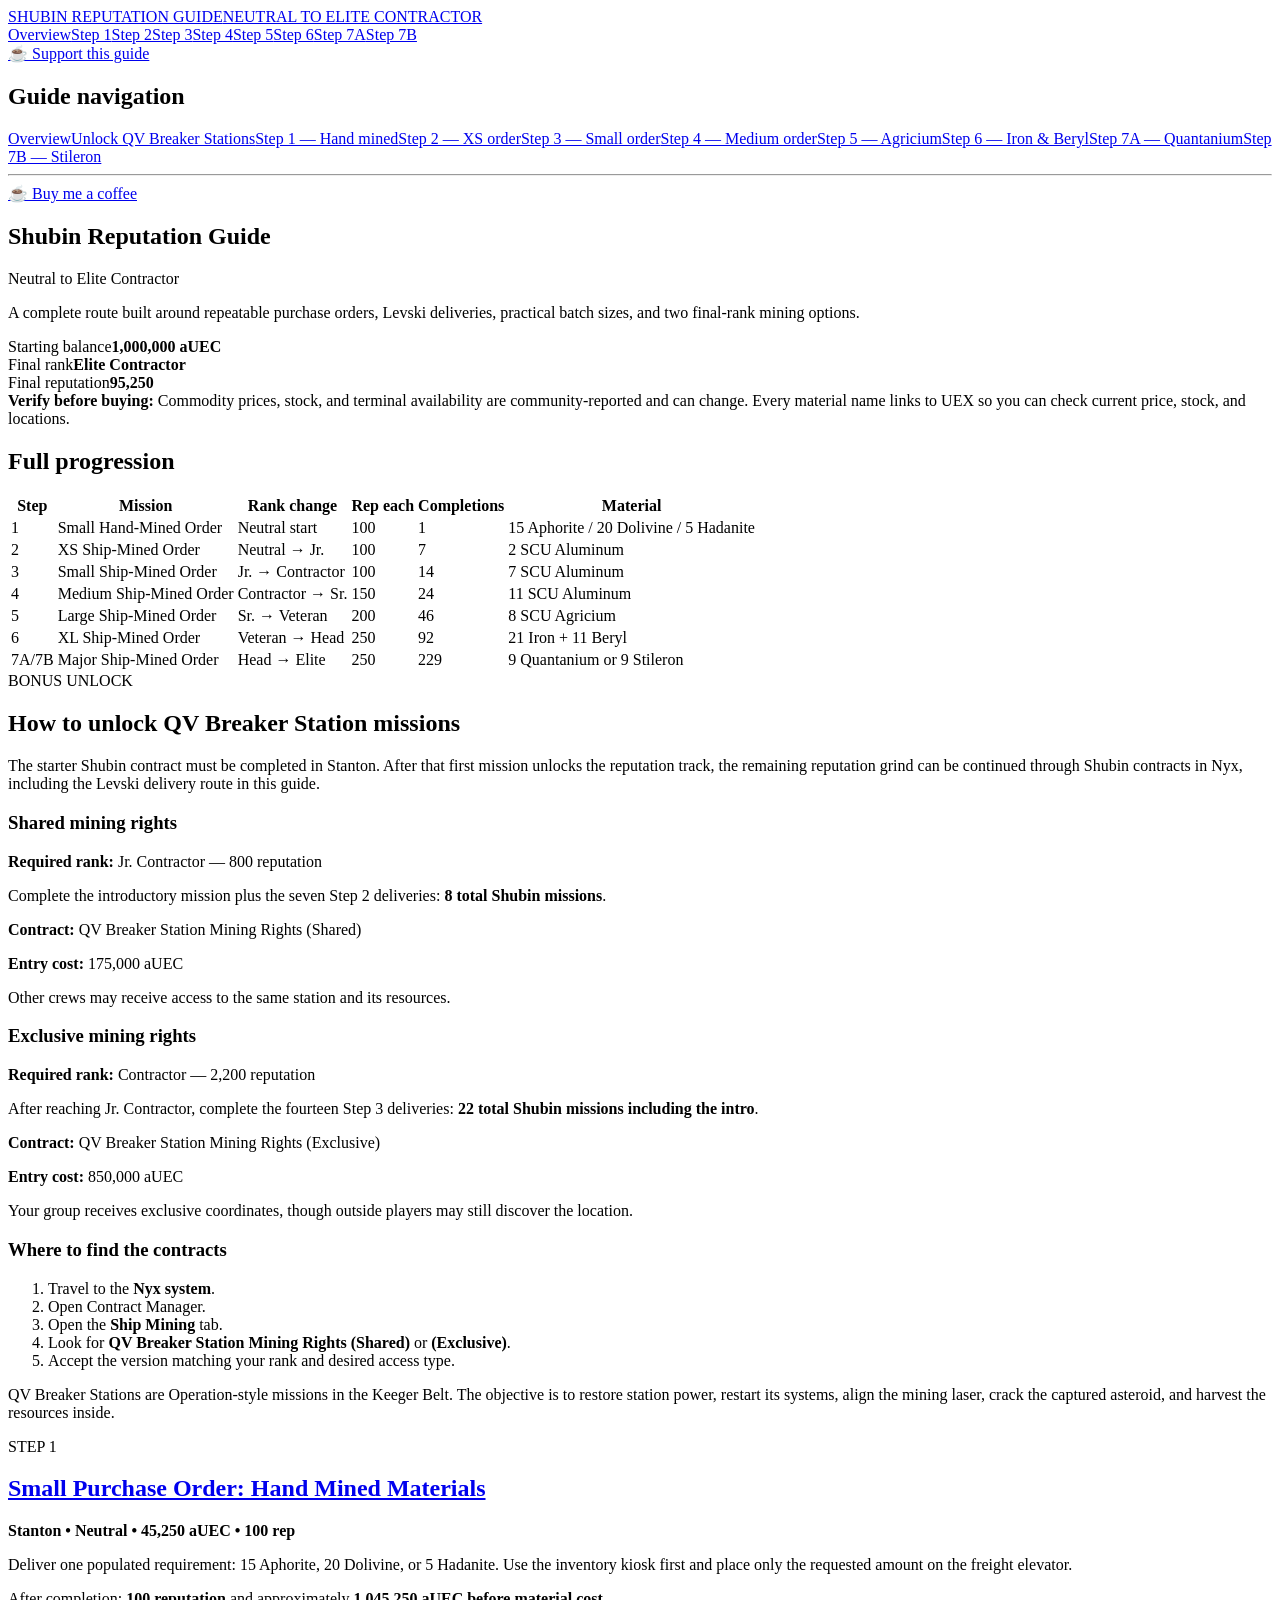
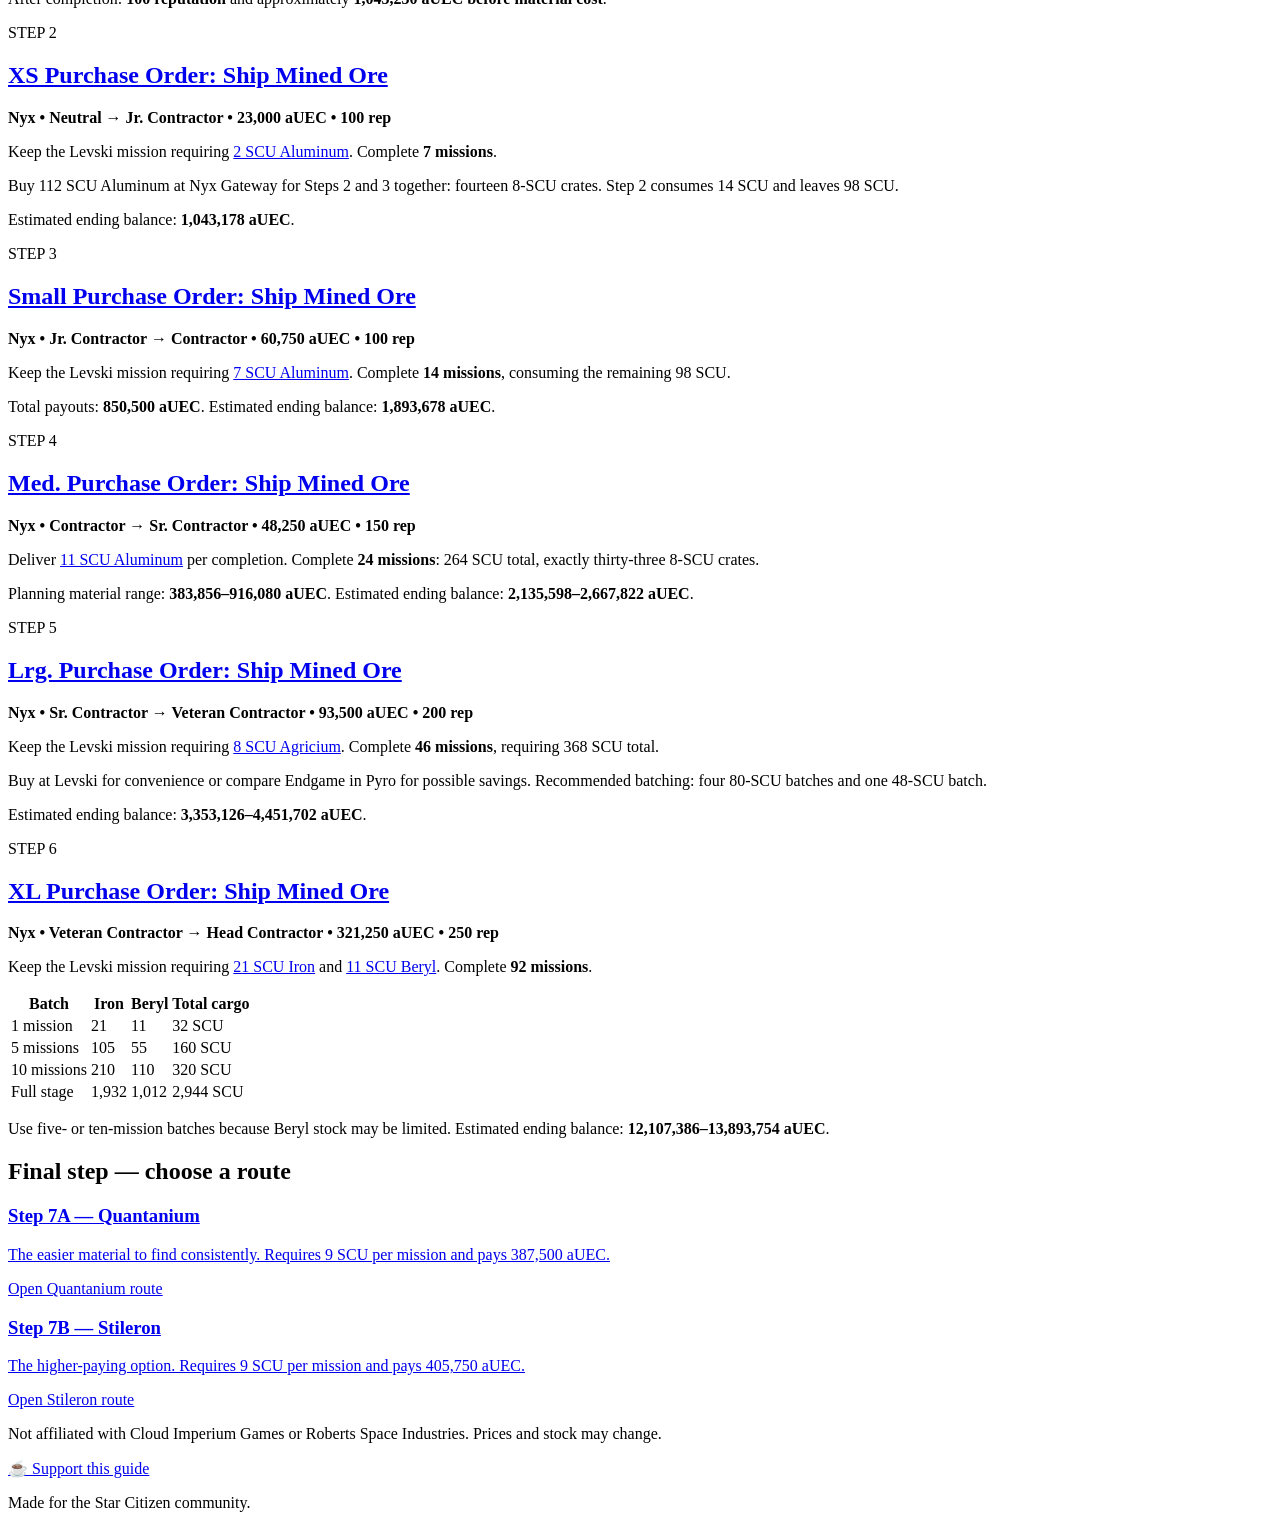
==== index.html @ 47287bfb "Add standalone Shubin reputation guide" ====
<!doctype html><html lang="en"><head><meta charset="utf-8"><meta name="viewport" content="width=device-width,initial-scale=1"><meta name="description" content="A step-by-step Star Citizen guide to reach Elite Contractor reputation with Shubin Interstellar."><title>Shubin Reputation Guide — Neutral to Elite</title><link rel="stylesheet" href="styles.css"><script defer src="app.js"></script></head><body><header class="site-header"><div class="header-inner"><a class="brand" href="index.html">SHUBIN REPUTATION GUIDE<span>NEUTRAL TO ELITE CONTRACTOR</span></a><nav class="top-nav" aria-label="Guide steps"><a data-page="index.html" href="#overview">Overview</a><a href="#step-1">Step 1</a><a href="#step-2">Step 2</a><a href="#step-3">Step 3</a><a href="#step-4">Step 4</a><a href="#step-5">Step 5</a><a href="#step-6">Step 6</a><a href="step-7-quantanium.html">Step 7A</a><a href="step-7-stileron.html">Step 7B</a></nav><a class="coffee" href="https://buymeacoffee.com/drizzlitt7" target="_blank">☕ Support this guide</a></div></header><div class="layout"><aside class="sidebar"><h2>Guide navigation</h2><a href="#overview">Overview</a><a href="#qv-unlock">Unlock QV Breaker Stations</a><a href="#step-1">Step 1 — Hand mined</a><a href="#step-2">Step 2 — XS order</a><a href="#step-3">Step 3 — Small order</a><a href="#step-4">Step 4 — Medium order</a><a href="#step-5">Step 5 — Agricium</a><a href="#step-6">Step 6 — Iron &amp; Beryl</a><a class="route-q" href="step-7-quantanium.html">Step 7A — Quantanium</a><a class="route-s" href="step-7-stileron.html">Step 7B — Stileron</a><hr><a class="coffee" href="https://buymeacoffee.com/drizzlitt7" target="_blank">☕ Buy me a coffee</a></aside><main class="content"><section class="hero" id="overview"><h1>Shubin Reputation Guide</h1><div class="subtitle">Neutral to Elite Contractor</div><p>A complete route built around repeatable purchase orders, Levski deliveries, practical batch sizes, and two final-rank mining options.</p><div class="metric-row"><div class="metric">Starting balance<strong>1,000,000 aUEC</strong></div><div class="metric">Final rank<strong>Elite Contractor</strong></div><div class="metric">Final reputation<strong>95,250</strong></div></div></section><section class="notice"><strong>Verify before buying:</strong> Commodity prices, stock, and terminal availability are community-reported and can change. Every material name links to UEX so you can check current price, stock, and locations.</section><section class="card"><h2>Full progression</h2><div class="table-wrap"><table><thead><tr><th>Step</th><th>Mission</th><th>Rank change</th><th>Rep each</th><th>Completions</th><th>Material</th></tr></thead><tbody><tr><td>1</td><td>Small Hand-Mined Order</td><td>Neutral start</td><td>100</td><td>1</td><td>15 Aphorite / 20 Dolivine / 5 Hadanite</td></tr><tr><td>2</td><td>XS Ship-Mined Order</td><td>Neutral → Jr.</td><td>100</td><td>7</td><td>2 SCU Aluminum</td></tr><tr><td>3</td><td>Small Ship-Mined Order</td><td>Jr. → Contractor</td><td>100</td><td>14</td><td>7 SCU Aluminum</td></tr><tr><td>4</td><td>Medium Ship-Mined Order</td><td>Contractor → Sr.</td><td>150</td><td>24</td><td>11 SCU Aluminum</td></tr><tr><td>5</td><td>Large Ship-Mined Order</td><td>Sr. → Veteran</td><td>200</td><td>46</td><td>8 SCU Agricium</td></tr><tr><td>6</td><td>XL Ship-Mined Order</td><td>Veteran → Head</td><td>250</td><td>92</td><td>21 Iron + 11 Beryl</td></tr><tr><td>7A/7B</td><td>Major Ship-Mined Order</td><td>Head → Elite</td><td>250</td><td>229</td><td>9 Quantanium or 9 Stileron</td></tr></tbody></table></div></section><section class="card" id="qv-unlock"><span class="tag">BONUS UNLOCK</span><h2>How to unlock QV Breaker Station missions</h2><p>The starter Shubin contract must be completed in Stanton. After that first mission unlocks the reputation track, the remaining reputation grind can be continued through Shubin contracts in Nyx, including the Levski delivery route in this guide.</p><div class="grid"><div class="route-card"><h3>Shared mining rights</h3><p><strong>Required rank:</strong> Jr. Contractor — 800 reputation</p><p>Complete the introductory mission plus the seven Step 2 deliveries: <strong>8 total Shubin missions</strong>.</p><p><strong>Contract:</strong> QV Breaker Station Mining Rights (Shared)</p><p><strong>Entry cost:</strong> 175,000 aUEC</p><p>Other crews may receive access to the same station and its resources.</p></div><div class="route-card"><h3>Exclusive mining rights</h3><p><strong>Required rank:</strong> Contractor — 2,200 reputation</p><p>After reaching Jr. Contractor, complete the fourteen Step 3 deliveries: <strong>22 total Shubin missions including the intro</strong>.</p><p><strong>Contract:</strong> QV Breaker Station Mining Rights (Exclusive)</p><p><strong>Entry cost:</strong> 850,000 aUEC</p><p>Your group receives exclusive coordinates, though outside players may still discover the location.</p></div></div><h3>Where to find the contracts</h3><ol class="checklist"><li>Travel to the <strong>Nyx system</strong>.</li><li>Open Contract Manager.</li><li>Open the <strong>Ship Mining</strong> tab.</li><li>Look for <strong>QV Breaker Station Mining Rights (Shared)</strong> or <strong>(Exclusive)</strong>.</li><li>Accept the version matching your rank and desired access type.</li></ol><p class="small">QV Breaker Stations are Operation-style missions in the Keeger Belt. The objective is to restore station power, restart its systems, align the mining laser, crack the captured asteroid, and harvest the resources inside.</p></section><section class="card" id="step-1"><span class="tag">STEP 1</span><h2><a href="https://scmdb.net/?m=1l5qlk" target="_blank">Small Purchase Order: Hand Mined Materials</a></h2><p><strong>Stanton • Neutral • 45,250 aUEC • 100 rep</strong></p><p>Deliver one populated requirement: 15 Aphorite, 20 Dolivine, or 5 Hadanite. Use the inventory kiosk first and place only the requested amount on the freight elevator.</p><p>After completion: <strong>100 reputation</strong> and approximately <strong>1,045,250 aUEC before material cost</strong>.</p></section><section class="card" id="step-2"><span class="tag">STEP 2</span><h2><a href="https://scmdb.net/?m=12xo1dr" target="_blank">XS Purchase Order: Ship Mined Ore</a></h2><p><strong>Nyx • Neutral → Jr. Contractor • 23,000 aUEC • 100 rep</strong></p><p>Keep the Levski mission requiring <a class="material" href="https://uexcorp.space/commodities/info/name/aluminum" target="_blank">2 SCU Aluminum</a>. Complete <strong>7 missions</strong>.</p><p>Buy 112 SCU Aluminum at Nyx Gateway for Steps 2 and 3 together: fourteen 8-SCU crates. Step 2 consumes 14 SCU and leaves 98 SCU.</p><p>Estimated ending balance: <strong>1,043,178 aUEC</strong>.</p></section><section class="card" id="step-3"><span class="tag">STEP 3</span><h2><a href="https://scmdb.net/?m=teh8nf" target="_blank">Small Purchase Order: Ship Mined Ore</a></h2><p><strong>Nyx • Jr. Contractor → Contractor • 60,750 aUEC • 100 rep</strong></p><p>Keep the Levski mission requiring <a class="material" href="https://uexcorp.space/commodities/info/name/aluminum" target="_blank">7 SCU Aluminum</a>. Complete <strong>14 missions</strong>, consuming the remaining 98 SCU.</p><p>Total payouts: <strong>850,500 aUEC</strong>. Estimated ending balance: <strong>1,893,678 aUEC</strong>.</p></section><section class="card" id="step-4"><span class="tag">STEP 4</span><h2><a href="https://scmdb.net/?m=1tf12hh" target="_blank">Med. Purchase Order: Ship Mined Ore</a></h2><p><strong>Nyx • Contractor → Sr. Contractor • 48,250 aUEC • 150 rep</strong></p><p>Deliver <a class="material" href="https://uexcorp.space/commodities/info/name/aluminum" target="_blank">11 SCU Aluminum</a> per completion. Complete <strong>24 missions</strong>: 264 SCU total, exactly thirty-three 8-SCU crates.</p><p>Planning material range: <strong>383,856–916,080 aUEC</strong>. Estimated ending balance: <strong>2,135,598–2,667,822 aUEC</strong>.</p></section><section class="card" id="step-5"><span class="tag">STEP 5</span><h2><a href="https://scmdb.net/?m=78up4l" target="_blank">Lrg. Purchase Order: Ship Mined Ore</a></h2><p><strong>Nyx • Sr. Contractor → Veteran Contractor • 93,500 aUEC • 200 rep</strong></p><p>Keep the Levski mission requiring <a class="material" href="https://uexcorp.space/commodities/info/name/agricium" target="_blank">8 SCU Agricium</a>. Complete <strong>46 missions</strong>, requiring 368 SCU total.</p><p>Buy at Levski for convenience or compare Endgame in Pyro for possible savings. Recommended batching: four 80-SCU batches and one 48-SCU batch.</p><p>Estimated ending balance: <strong>3,353,126–4,451,702 aUEC</strong>.</p></section><section class="card" id="step-6"><span class="tag">STEP 6</span><h2><a href="https://scmdb.net/?m=z50nj8" target="_blank">XL Purchase Order: Ship Mined Ore</a></h2><p><strong>Nyx • Veteran Contractor → Head Contractor • 321,250 aUEC • 250 rep</strong></p><p>Keep the Levski mission requiring <a class="material" href="https://uexcorp.space/commodities/info/name/iron" target="_blank">21 SCU Iron</a> and <a class="material" href="https://uexcorp.space/commodities/info/name/beryl" target="_blank">11 SCU Beryl</a>. Complete <strong>92 missions</strong>.</p><div class="table-wrap"><table><thead><tr><th>Batch</th><th>Iron</th><th>Beryl</th><th>Total cargo</th></tr></thead><tbody><tr><td>1 mission</td><td>21</td><td>11</td><td>32 SCU</td></tr><tr><td>5 missions</td><td>105</td><td>55</td><td>160 SCU</td></tr><tr><td>10 missions</td><td>210</td><td>110</td><td>320 SCU</td></tr><tr><td>Full stage</td><td>1,932</td><td>1,012</td><td>2,944 SCU</td></tr></tbody></table></div><p>Use five- or ten-mission batches because Beryl stock may be limited. Estimated ending balance: <strong>12,107,386–13,893,754 aUEC</strong>.</p></section><section class="card"><h2>Final step — choose a route</h2><div class="grid"><div class="route-card"><a href="step-7-quantanium.html"><h3 class="route-q">Step 7A — Quantanium</h3><p>The easier material to find consistently. Requires 9 SCU per mission and pays 387,500 aUEC.</p><span class="button green">Open Quantanium route</span></a></div><div class="route-card"><a href="step-7-stileron.html"><h3 class="route-s">Step 7B — Stileron</h3><p>The higher-paying option. Requires 9 SCU per mission and pays 405,750 aUEC.</p><span class="button purple">Open Stileron route</span></a></div></div></section></main></div><footer class="footer"><p>Not affiliated with Cloud Imperium Games or Roberts Space Industries. Prices and stock may change.</p><a class="coffee" href="https://buymeacoffee.com/drizzlitt7" target="_blank">☕ Support this guide</a><p>Made for the Star Citizen community.</p></footer></body></html>
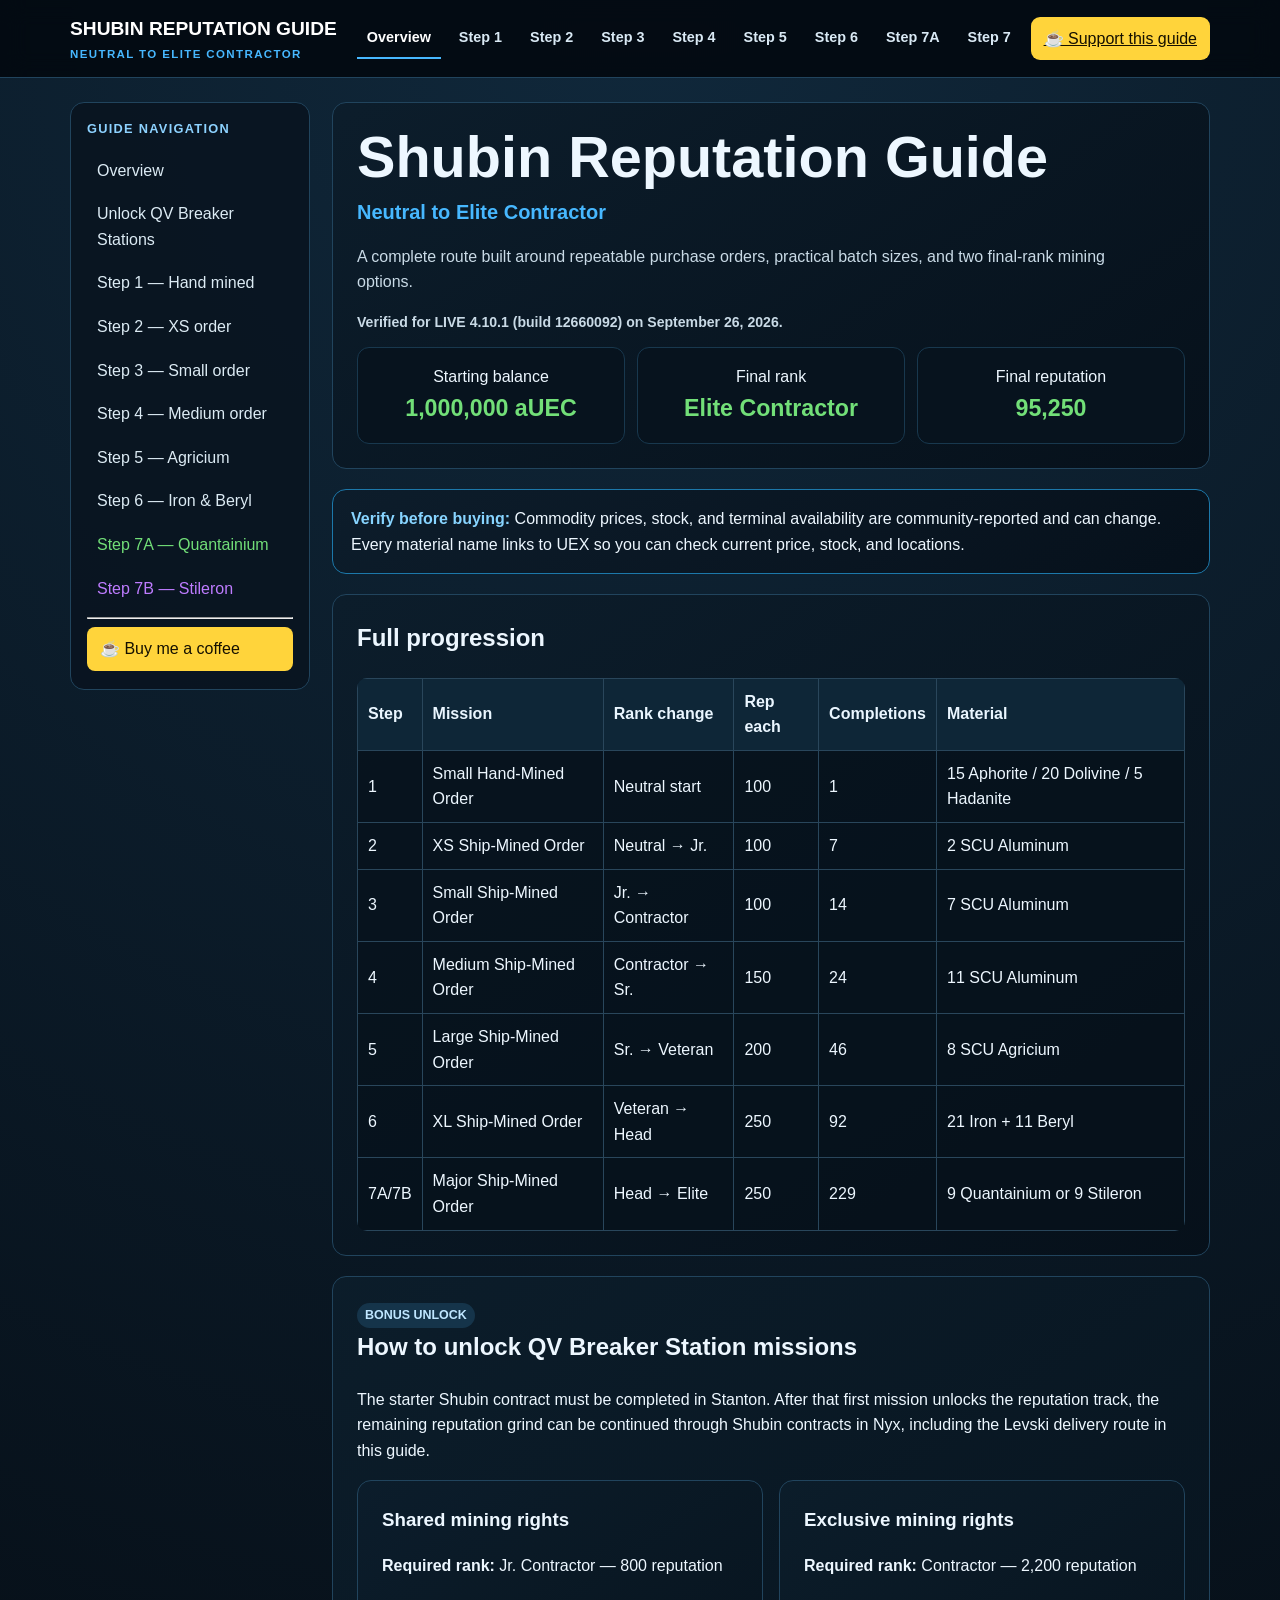
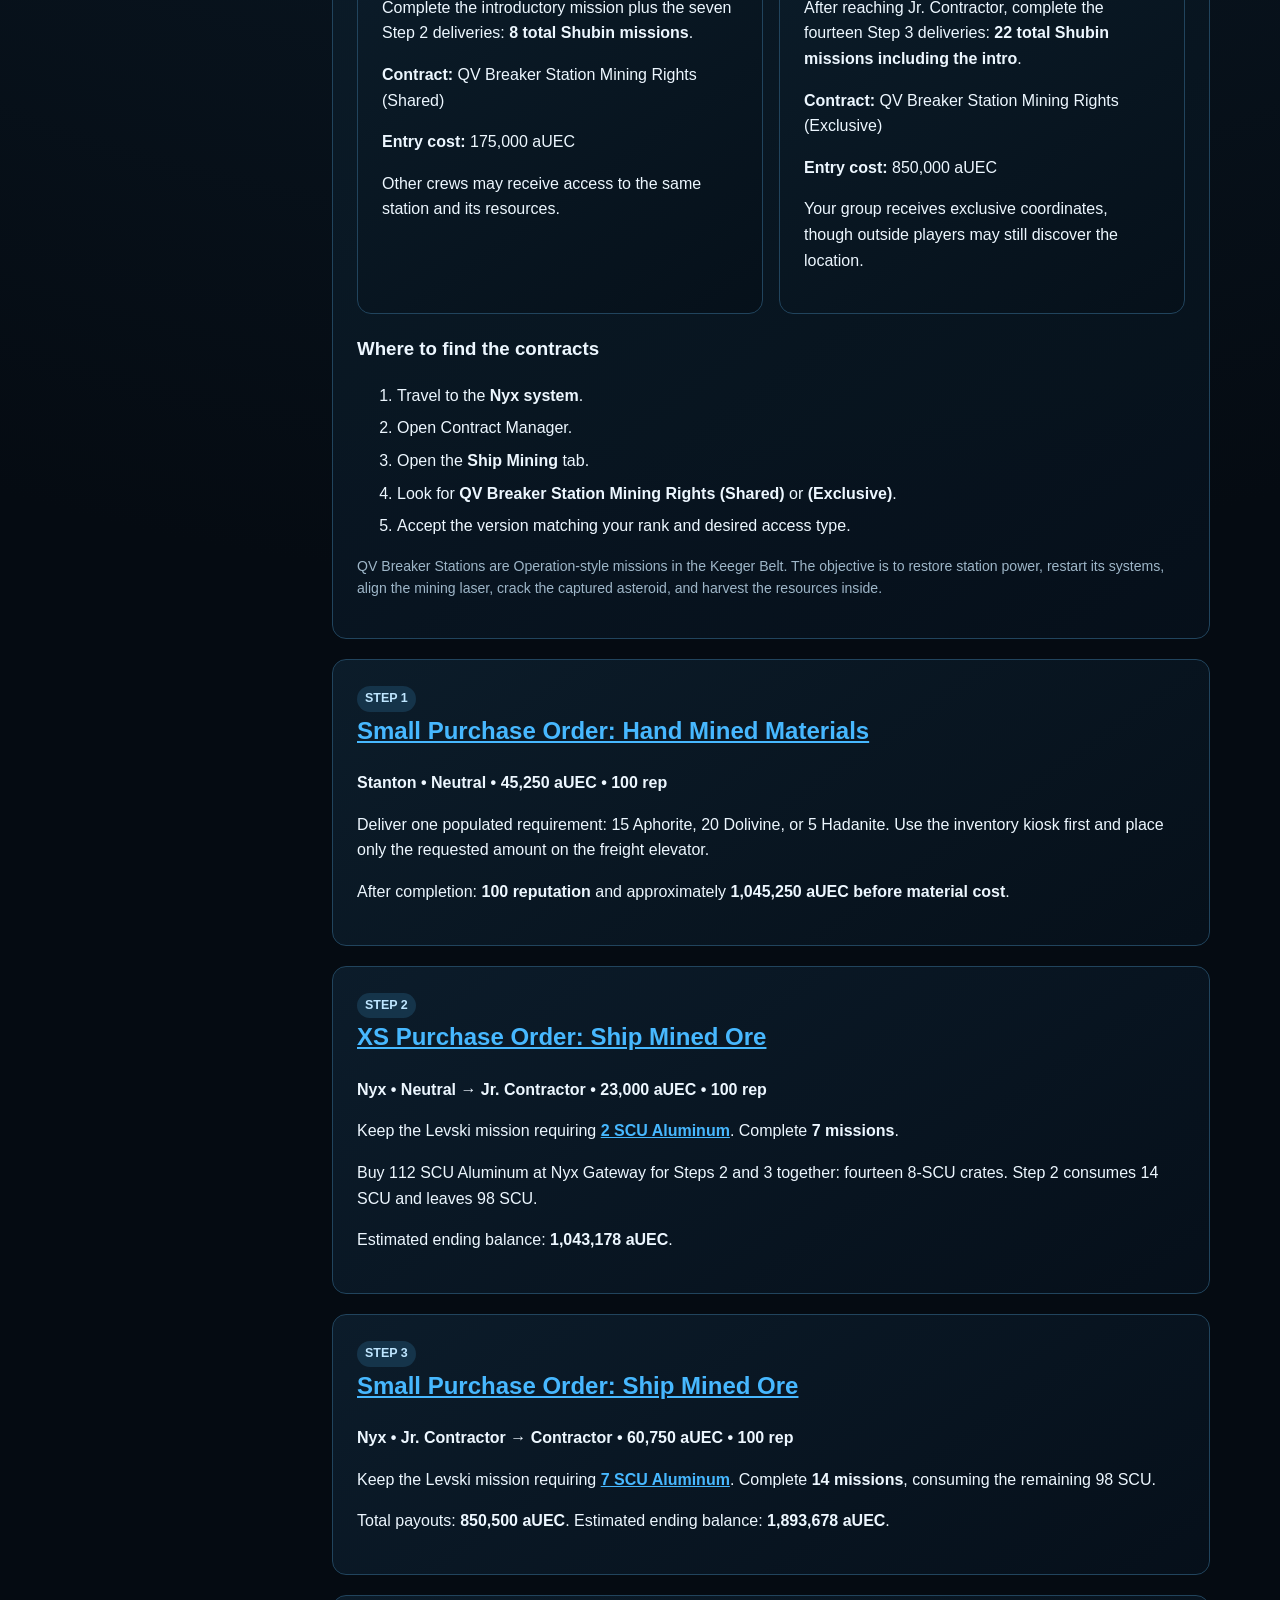
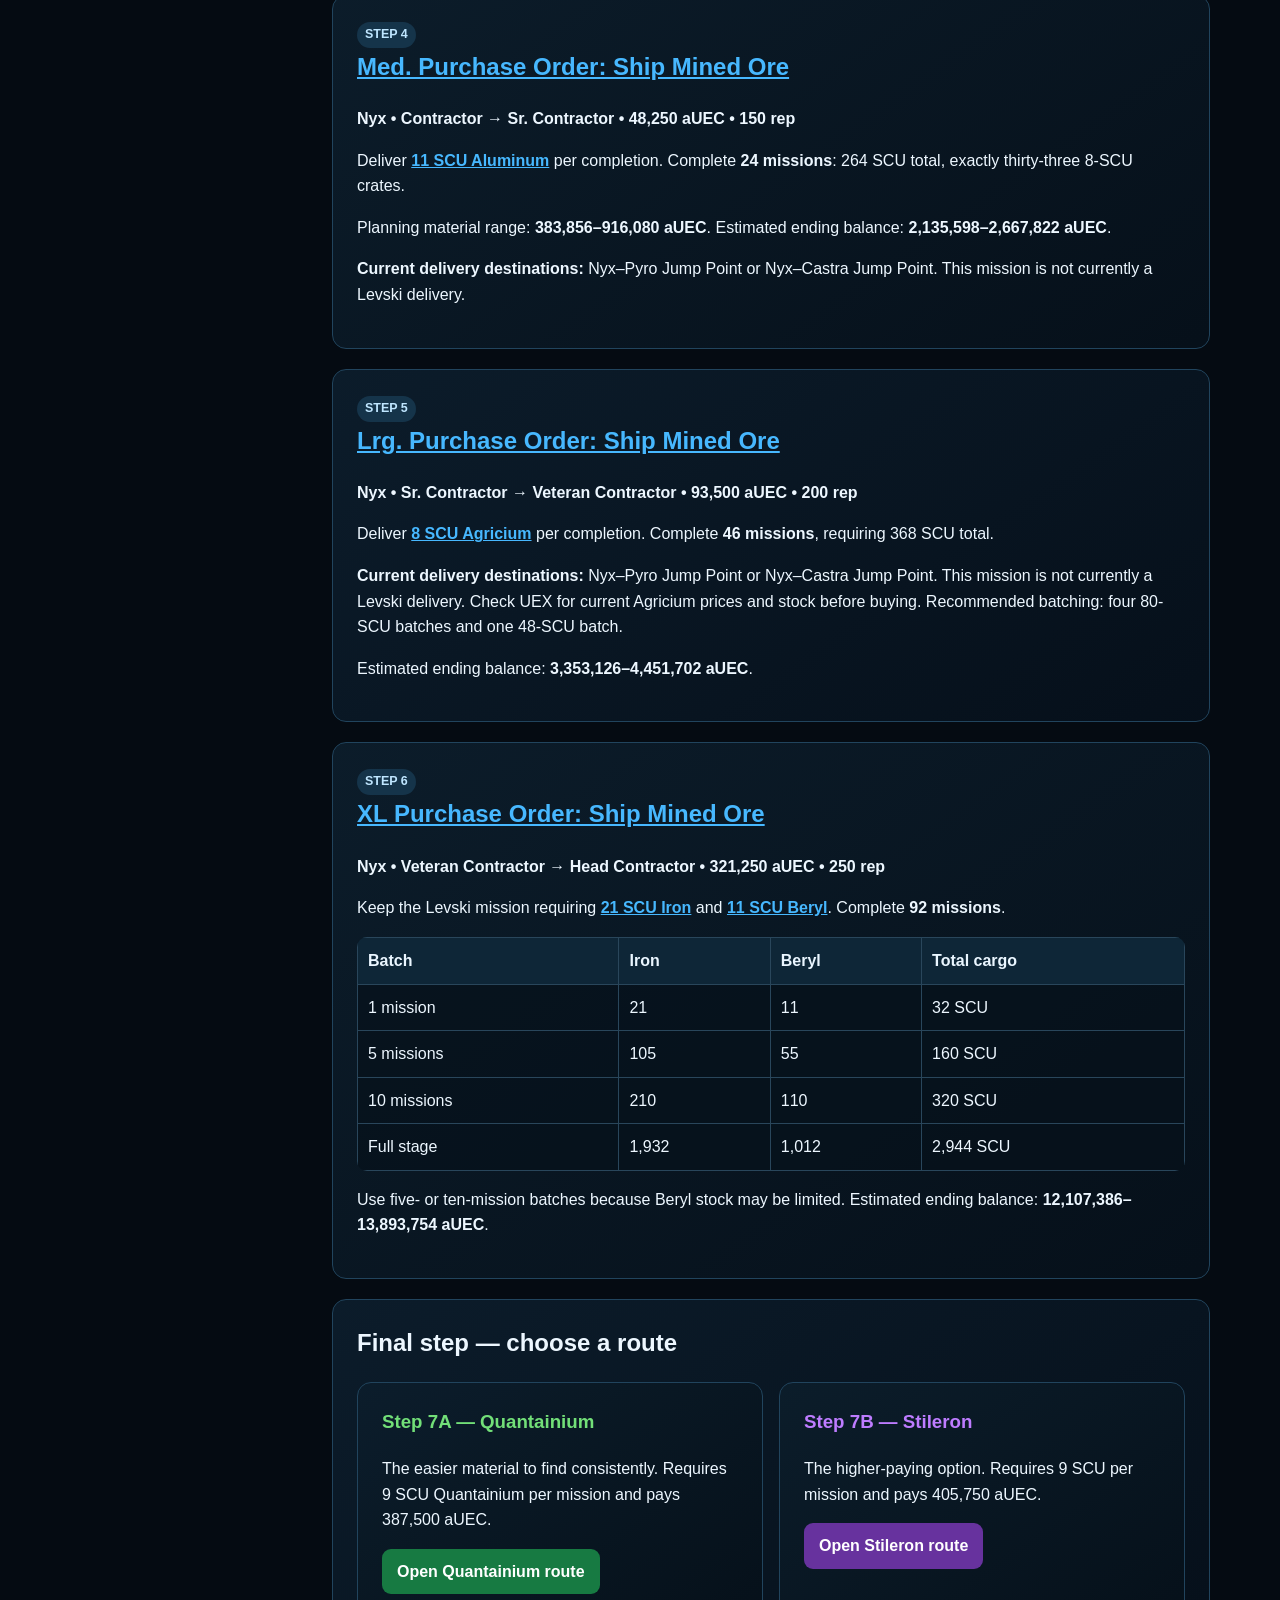
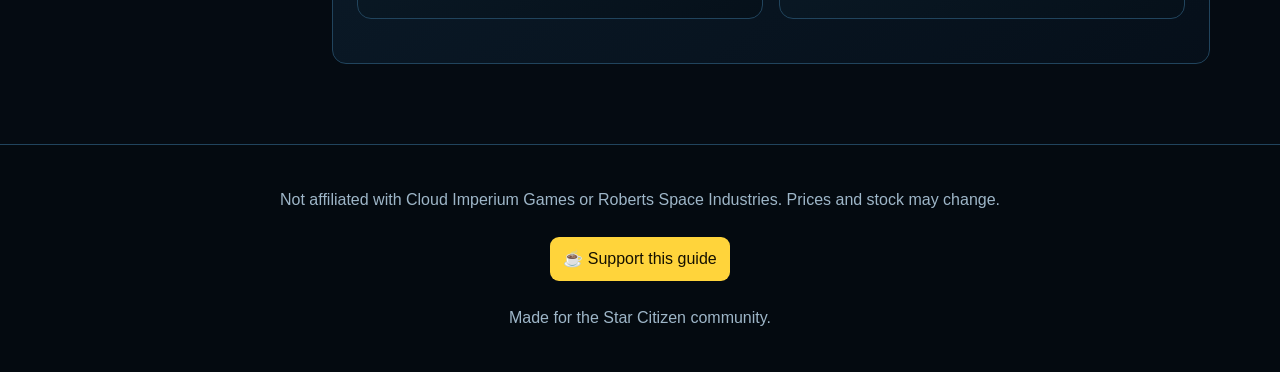
==== commit 86ea7172: "Update Shubin guide for LIVE 4.10.1" ====
--- a/index.html
+++ b/index.html
@@ -1 +1 @@
-<!doctype html><html lang="en"><head><meta charset="utf-8"><meta name="viewport" content="width=device-width,initial-scale=1"><meta name="description" content="A step-by-step Star Citizen guide to reach Elite Contractor reputation with Shubin Interstellar."><title>Shubin Reputation Guide — Neutral to Elite</title><link rel="stylesheet" href="styles.css"><script defer src="app.js"></script></head><body><header class="site-header"><div class="header-inner"><a class="brand" href="index.html">SHUBIN REPUTATION GUIDE<span>NEUTRAL TO ELITE CONTRACTOR</span></a><nav class="top-nav" aria-label="Guide steps"><a data-page="index.html" href="#overview">Overview</a><a href="#step-1">Step 1</a><a href="#step-2">Step 2</a><a href="#step-3">Step 3</a><a href="#step-4">Step 4</a><a href="#step-5">Step 5</a><a href="#step-6">Step 6</a><a href="step-7-quantanium.html">Step 7A</a><a href="step-7-stileron.html">Step 7B</a></nav><a class="coffee" href="https://buymeacoffee.com/drizzlitt7" target="_blank">☕ Support this guide</a></div></header><div class="layout"><aside class="sidebar"><h2>Guide navigation</h2><a href="#overview">Overview</a><a href="#qv-unlock">Unlock QV Breaker Stations</a><a href="#step-1">Step 1 — Hand mined</a><a href="#step-2">Step 2 — XS order</a><a href="#step-3">Step 3 — Small order</a><a href="#step-4">Step 4 — Medium order</a><a href="#step-5">Step 5 — Agricium</a><a href="#step-6">Step 6 — Iron &amp; Beryl</a><a class="route-q" href="step-7-quantanium.html">Step 7A — Quantanium</a><a class="route-s" href="step-7-stileron.html">Step 7B — Stileron</a><hr><a class="coffee" href="https://buymeacoffee.com/drizzlitt7" target="_blank">☕ Buy me a coffee</a></aside><main class="content"><section class="hero" id="overview"><h1>Shubin Reputation Guide</h1><div class="subtitle">Neutral to Elite Contractor</div><p>A complete route built around repeatable purchase orders, Levski deliveries, practical batch sizes, and two final-rank mining options.</p><div class="metric-row"><div class="metric">Starting balance<strong>1,000,000 aUEC</strong></div><div class="metric">Final rank<strong>Elite Contractor</strong></div><div class="metric">Final reputation<strong>95,250</strong></div></div></section><section class="notice"><strong>Verify before buying:</strong> Commodity prices, stock, and terminal availability are community-reported and can change. Every material name links to UEX so you can check current price, stock, and locations.</section><section class="card"><h2>Full progression</h2><div class="table-wrap"><table><thead><tr><th>Step</th><th>Mission</th><th>Rank change</th><th>Rep each</th><th>Completions</th><th>Material</th></tr></thead><tbody><tr><td>1</td><td>Small Hand-Mined Order</td><td>Neutral start</td><td>100</td><td>1</td><td>15 Aphorite / 20 Dolivine / 5 Hadanite</td></tr><tr><td>2</td><td>XS Ship-Mined Order</td><td>Neutral → Jr.</td><td>100</td><td>7</td><td>2 SCU Aluminum</td></tr><tr><td>3</td><td>Small Ship-Mined Order</td><td>Jr. → Contractor</td><td>100</td><td>14</td><td>7 SCU Aluminum</td></tr><tr><td>4</td><td>Medium Ship-Mined Order</td><td>Contractor → Sr.</td><td>150</td><td>24</td><td>11 SCU Aluminum</td></tr><tr><td>5</td><td>Large Ship-Mined Order</td><td>Sr. → Veteran</td><td>200</td><td>46</td><td>8 SCU Agricium</td></tr><tr><td>6</td><td>XL Ship-Mined Order</td><td>Veteran → Head</td><td>250</td><td>92</td><td>21 Iron + 11 Beryl</td></tr><tr><td>7A/7B</td><td>Major Ship-Mined Order</td><td>Head → Elite</td><td>250</td><td>229</td><td>9 Quantanium or 9 Stileron</td></tr></tbody></table></div></section><section class="card" id="qv-unlock"><span class="tag">BONUS UNLOCK</span><h2>How to unlock QV Breaker Station missions</h2><p>The starter Shubin contract must be completed in Stanton. After that first mission unlocks the reputation track, the remaining reputation grind can be continued through Shubin contracts in Nyx, including the Levski delivery route in this guide.</p><div class="grid"><div class="route-card"><h3>Shared mining rights</h3><p><strong>Required rank:</strong> Jr. Contractor — 800 reputation</p><p>Complete the introductory mission plus the seven Step 2 deliveries: <strong>8 total Shubin missions</strong>.</p><p><strong>Contract:</strong> QV Breaker Station Mining Rights (Shared)</p><p><strong>Entry cost:</strong> 175,000 aUEC</p><p>Other crews may receive access to the same station and its resources.</p></div><div class="route-card"><h3>Exclusive mining rights</h3><p><strong>Required rank:</strong> Contractor — 2,200 reputation</p><p>After reaching Jr. Contractor, complete the fourteen Step 3 deliveries: <strong>22 total Shubin missions including the intro</strong>.</p><p><strong>Contract:</strong> QV Breaker Station Mining Rights (Exclusive)</p><p><strong>Entry cost:</strong> 850,000 aUEC</p><p>Your group receives exclusive coordinates, though outside players may still discover the location.</p></div></div><h3>Where to find the contracts</h3><ol class="checklist"><li>Travel to the <strong>Nyx system</strong>.</li><li>Open Contract Manager.</li><li>Open the <strong>Ship Mining</strong> tab.</li><li>Look for <strong>QV Breaker Station Mining Rights (Shared)</strong> or <strong>(Exclusive)</strong>.</li><li>Accept the version matching your rank and desired access type.</li></ol><p class="small">QV Breaker Stations are Operation-style missions in the Keeger Belt. The objective is to restore station power, restart its systems, align the mining laser, crack the captured asteroid, and harvest the resources inside.</p></section><section class="card" id="step-1"><span class="tag">STEP 1</span><h2><a href="https://scmdb.net/?m=1l5qlk" target="_blank">Small Purchase Order: Hand Mined Materials</a></h2><p><strong>Stanton • Neutral • 45,250 aUEC • 100 rep</strong></p><p>Deliver one populated requirement: 15 Aphorite, 20 Dolivine, or 5 Hadanite. Use the inventory kiosk first and place only the requested amount on the freight elevator.</p><p>After completion: <strong>100 reputation</strong> and approximately <strong>1,045,250 aUEC before material cost</strong>.</p></section><section class="card" id="step-2"><span class="tag">STEP 2</span><h2><a href="https://scmdb.net/?m=12xo1dr" target="_blank">XS Purchase Order: Ship Mined Ore</a></h2><p><strong>Nyx • Neutral → Jr. Contractor • 23,000 aUEC • 100 rep</strong></p><p>Keep the Levski mission requiring <a class="material" href="https://uexcorp.space/commodities/info/name/aluminum" target="_blank">2 SCU Aluminum</a>. Complete <strong>7 missions</strong>.</p><p>Buy 112 SCU Aluminum at Nyx Gateway for Steps 2 and 3 together: fourteen 8-SCU crates. Step 2 consumes 14 SCU and leaves 98 SCU.</p><p>Estimated ending balance: <strong>1,043,178 aUEC</strong>.</p></section><section class="card" id="step-3"><span class="tag">STEP 3</span><h2><a href="https://scmdb.net/?m=teh8nf" target="_blank">Small Purchase Order: Ship Mined Ore</a></h2><p><strong>Nyx • Jr. Contractor → Contractor • 60,750 aUEC • 100 rep</strong></p><p>Keep the Levski mission requiring <a class="material" href="https://uexcorp.space/commodities/info/name/aluminum" target="_blank">7 SCU Aluminum</a>. Complete <strong>14 missions</strong>, consuming the remaining 98 SCU.</p><p>Total payouts: <strong>850,500 aUEC</strong>. Estimated ending balance: <strong>1,893,678 aUEC</strong>.</p></section><section class="card" id="step-4"><span class="tag">STEP 4</span><h2><a href="https://scmdb.net/?m=1tf12hh" target="_blank">Med. Purchase Order: Ship Mined Ore</a></h2><p><strong>Nyx • Contractor → Sr. Contractor • 48,250 aUEC • 150 rep</strong></p><p>Deliver <a class="material" href="https://uexcorp.space/commodities/info/name/aluminum" target="_blank">11 SCU Aluminum</a> per completion. Complete <strong>24 missions</strong>: 264 SCU total, exactly thirty-three 8-SCU crates.</p><p>Planning material range: <strong>383,856–916,080 aUEC</strong>. Estimated ending balance: <strong>2,135,598–2,667,822 aUEC</strong>.</p></section><section class="card" id="step-5"><span class="tag">STEP 5</span><h2><a href="https://scmdb.net/?m=78up4l" target="_blank">Lrg. Purchase Order: Ship Mined Ore</a></h2><p><strong>Nyx • Sr. Contractor → Veteran Contractor • 93,500 aUEC • 200 rep</strong></p><p>Keep the Levski mission requiring <a class="material" href="https://uexcorp.space/commodities/info/name/agricium" target="_blank">8 SCU Agricium</a>. Complete <strong>46 missions</strong>, requiring 368 SCU total.</p><p>Buy at Levski for convenience or compare Endgame in Pyro for possible savings. Recommended batching: four 80-SCU batches and one 48-SCU batch.</p><p>Estimated ending balance: <strong>3,353,126–4,451,702 aUEC</strong>.</p></section><section class="card" id="step-6"><span class="tag">STEP 6</span><h2><a href="https://scmdb.net/?m=z50nj8" target="_blank">XL Purchase Order: Ship Mined Ore</a></h2><p><strong>Nyx • Veteran Contractor → Head Contractor • 321,250 aUEC • 250 rep</strong></p><p>Keep the Levski mission requiring <a class="material" href="https://uexcorp.space/commodities/info/name/iron" target="_blank">21 SCU Iron</a> and <a class="material" href="https://uexcorp.space/commodities/info/name/beryl" target="_blank">11 SCU Beryl</a>. Complete <strong>92 missions</strong>.</p><div class="table-wrap"><table><thead><tr><th>Batch</th><th>Iron</th><th>Beryl</th><th>Total cargo</th></tr></thead><tbody><tr><td>1 mission</td><td>21</td><td>11</td><td>32 SCU</td></tr><tr><td>5 missions</td><td>105</td><td>55</td><td>160 SCU</td></tr><tr><td>10 missions</td><td>210</td><td>110</td><td>320 SCU</td></tr><tr><td>Full stage</td><td>1,932</td><td>1,012</td><td>2,944 SCU</td></tr></tbody></table></div><p>Use five- or ten-mission batches because Beryl stock may be limited. Estimated ending balance: <strong>12,107,386–13,893,754 aUEC</strong>.</p></section><section class="card"><h2>Final step — choose a route</h2><div class="grid"><div class="route-card"><a href="step-7-quantanium.html"><h3 class="route-q">Step 7A — Quantanium</h3><p>The easier material to find consistently. Requires 9 SCU per mission and pays 387,500 aUEC.</p><span class="button green">Open Quantanium route</span></a></div><div class="route-card"><a href="step-7-stileron.html"><h3 class="route-s">Step 7B — Stileron</h3><p>The higher-paying option. Requires 9 SCU per mission and pays 405,750 aUEC.</p><span class="button purple">Open Stileron route</span></a></div></div></section></main></div><footer class="footer"><p>Not affiliated with Cloud Imperium Games or Roberts Space Industries. Prices and stock may change.</p><a class="coffee" href="https://buymeacoffee.com/drizzlitt7" target="_blank">☕ Support this guide</a><p>Made for the Star Citizen community.</p></footer></body></html>+<!doctype html><html lang="en"><head><meta charset="utf-8"><meta name="viewport" content="width=device-width,initial-scale=1"><meta name="description" content="A step-by-step Star Citizen guide to reach Elite Contractor reputation with Shubin Interstellar."><title>Shubin Reputation Guide — Neutral to Elite</title><link rel="stylesheet" href="styles.css"><script defer="defer" src="app.js"></script></head><body><header class="site-header"><div class="header-inner"><a class="brand" href="index.html">SHUBIN REPUTATION GUIDE<span>NEUTRAL TO ELITE CONTRACTOR</span></a><nav class="top-nav" aria-label="Guide steps"><a data-page="index.html" href="#overview">Overview</a><a href="#step-1">Step 1</a><a href="#step-2">Step 2</a><a href="#step-3">Step 3</a><a href="#step-4">Step 4</a><a href="#step-5">Step 5</a><a href="#step-6">Step 6</a><a href="step-7-quantanium.html">Step 7A</a><a href="step-7-stileron.html">Step 7B</a></nav><a class="coffee" href="https://buymeacoffee.com/drizzlitt7" target="_blank">☕ Support this guide</a></div></header><div class="layout"><aside class="sidebar"><h2>Guide navigation</h2><a href="#overview">Overview</a><a href="#qv-unlock">Unlock QV Breaker Stations</a><a href="#step-1">Step 1 — Hand mined</a><a href="#step-2">Step 2 — XS order</a><a href="#step-3">Step 3 — Small order</a><a href="#step-4">Step 4 — Medium order</a><a href="#step-5">Step 5 — Agricium</a><a href="#step-6">Step 6 — Iron &amp; Beryl</a><a class="route-q" href="step-7-quantanium.html">Step 7A — Quantainium</a><a class="route-s" href="step-7-stileron.html">Step 7B — Stileron</a><hr><a class="coffee" href="https://buymeacoffee.com/drizzlitt7" target="_blank">☕ Buy me a coffee</a></aside><main class="content"><section class="hero" id="overview"><h1>Shubin Reputation Guide</h1><div class="subtitle">Neutral to Elite Contractor</div><p>A complete route built around repeatable purchase orders, practical batch sizes, and two final-rank mining options.</p><p class="small"><strong>Verified for LIVE 4.10.1 (build 12660092) on September 26, 2026.</strong></p><div class="metric-row"><div class="metric">Starting balance<strong>1,000,000 aUEC</strong></div><div class="metric">Final rank<strong>Elite Contractor</strong></div><div class="metric">Final reputation<strong>95,250</strong></div></div></section><section class="notice"><strong>Verify before buying:</strong> Commodity prices, stock, and terminal availability are community-reported and can change. Every material name links to UEX so you can check current price, stock, and locations.</section><section class="card"><h2>Full progression</h2><div class="table-wrap"><table><thead><tr><th>Step</th><th>Mission</th><th>Rank change</th><th>Rep each</th><th>Completions</th><th>Material</th></tr></thead><tbody><tr><td>1</td><td>Small Hand-Mined Order</td><td>Neutral start</td><td>100</td><td>1</td><td>15 Aphorite / 20 Dolivine / 5 Hadanite</td></tr><tr><td>2</td><td>XS Ship-Mined Order</td><td>Neutral → Jr.</td><td>100</td><td>7</td><td>2 SCU Aluminum</td></tr><tr><td>3</td><td>Small Ship-Mined Order</td><td>Jr. → Contractor</td><td>100</td><td>14</td><td>7 SCU Aluminum</td></tr><tr><td>4</td><td>Medium Ship-Mined Order</td><td>Contractor → Sr.</td><td>150</td><td>24</td><td>11 SCU Aluminum</td></tr><tr><td>5</td><td>Large Ship-Mined Order</td><td>Sr. → Veteran</td><td>200</td><td>46</td><td>8 SCU Agricium</td></tr><tr><td>6</td><td>XL Ship-Mined Order</td><td>Veteran → Head</td><td>250</td><td>92</td><td>21 Iron + 11 Beryl</td></tr><tr><td>7A/7B</td><td>Major Ship-Mined Order</td><td>Head → Elite</td><td>250</td><td>229</td><td>9 Quantainium or 9 Stileron</td></tr></tbody></table></div></section><section class="card" id="qv-unlock"><span class="tag">BONUS UNLOCK</span><h2>How to unlock QV Breaker Station missions</h2><p>The starter Shubin contract must be completed in Stanton. After that first mission unlocks the reputation track, the remaining reputation grind can be continued through Shubin contracts in Nyx, including the Levski delivery route in this guide.</p><div class="grid"><div class="route-card"><h3>Shared mining rights</h3><p><strong>Required rank:</strong> Jr. Contractor — 800 reputation</p><p>Complete the introductory mission plus the seven Step 2 deliveries: <strong>8 total Shubin missions</strong>.</p><p><strong>Contract:</strong> QV Breaker Station Mining Rights (Shared)</p><p><strong>Entry cost:</strong> 175,000 aUEC</p><p>Other crews may receive access to the same station and its resources.</p></div><div class="route-card"><h3>Exclusive mining rights</h3><p><strong>Required rank:</strong> Contractor — 2,200 reputation</p><p>After reaching Jr. Contractor, complete the fourteen Step 3 deliveries: <strong>22 total Shubin missions including the intro</strong>.</p><p><strong>Contract:</strong> QV Breaker Station Mining Rights (Exclusive)</p><p><strong>Entry cost:</strong> 850,000 aUEC</p><p>Your group receives exclusive coordinates, though outside players may still discover the location.</p></div></div><h3>Where to find the contracts</h3><ol class="checklist"><li>Travel to the <strong>Nyx system</strong>.</li><li>Open Contract Manager.</li><li>Open the <strong>Ship Mining</strong> tab.</li><li>Look for <strong>QV Breaker Station Mining Rights (Shared)</strong> or <strong>(Exclusive)</strong>.</li><li>Accept the version matching your rank and desired access type.</li></ol><p class="small">QV Breaker Stations are Operation-style missions in the Keeger Belt. The objective is to restore station power, restart its systems, align the mining laser, crack the captured asteroid, and harvest the resources inside.</p></section><section class="card" id="step-1"><span class="tag">STEP 1</span><h2><a href="https://scmdb.net/?m=1l5qlk" target="_blank">Small Purchase Order: Hand Mined Materials</a></h2><p><strong>Stanton • Neutral • 45,250 aUEC • 100 rep</strong></p><p>Deliver one populated requirement: 15 Aphorite, 20 Dolivine, or 5 Hadanite. Use the inventory kiosk first and place only the requested amount on the freight elevator.</p><p>After completion: <strong>100 reputation</strong> and approximately <strong>1,045,250 aUEC before material cost</strong>.</p></section><section class="card" id="step-2"><span class="tag">STEP 2</span><h2><a href="https://scmdb.net/?m=12xo1dr" target="_blank">XS Purchase Order: Ship Mined Ore</a></h2><p><strong>Nyx • Neutral → Jr. Contractor • 23,000 aUEC • 100 rep</strong></p><p>Keep the Levski mission requiring <a class="material" href="https://uexcorp.space/commodities/info/name/aluminum" target="_blank">2 SCU Aluminum</a>. Complete <strong>7 missions</strong>.</p><p>Buy 112 SCU Aluminum at Nyx Gateway for Steps 2 and 3 together: fourteen 8-SCU crates. Step 2 consumes 14 SCU and leaves 98 SCU.</p><p>Estimated ending balance: <strong>1,043,178 aUEC</strong>.</p></section><section class="card" id="step-3"><span class="tag">STEP 3</span><h2><a href="https://scmdb.net/?m=teh8nf" target="_blank">Small Purchase Order: Ship Mined Ore</a></h2><p><strong>Nyx • Jr. Contractor → Contractor • 60,750 aUEC • 100 rep</strong></p><p>Keep the Levski mission requiring <a class="material" href="https://uexcorp.space/commodities/info/name/aluminum" target="_blank">7 SCU Aluminum</a>. Complete <strong>14 missions</strong>, consuming the remaining 98 SCU.</p><p>Total payouts: <strong>850,500 aUEC</strong>. Estimated ending balance: <strong>1,893,678 aUEC</strong>.</p></section><section class="card" id="step-4"><span class="tag">STEP 4</span><h2><a href="https://scmdb.net/?m=1tf12hh" target="_blank">Med. Purchase Order: Ship Mined Ore</a></h2><p><strong>Nyx • Contractor → Sr. Contractor • 48,250 aUEC • 150 rep</strong></p><p>Deliver <a class="material" href="https://uexcorp.space/commodities/info/name/aluminum" target="_blank">11 SCU Aluminum</a> per completion. Complete <strong>24 missions</strong>: 264 SCU total, exactly thirty-three 8-SCU crates.</p><p>Planning material range: <strong>383,856–916,080 aUEC</strong>. Estimated ending balance: <strong>2,135,598–2,667,822 aUEC</strong>.</p><p><strong>Current delivery destinations:</strong> Nyx–Pyro Jump Point or Nyx–Castra Jump Point. This mission is not currently a Levski delivery.</p></section><section class="card" id="step-5"><span class="tag">STEP 5</span><h2><a href="https://scmdb.net/?m=78up4l" target="_blank">Lrg. Purchase Order: Ship Mined Ore</a></h2><p><strong>Nyx • Sr. Contractor → Veteran Contractor • 93,500 aUEC • 200 rep</strong></p><p>Deliver <a class="material" href="https://uexcorp.space/commodities/info/name/agricium" target="_blank">8 SCU Agricium</a> per completion. Complete <strong>46 missions</strong>, requiring 368 SCU total.</p><p><strong>Current delivery destinations:</strong> Nyx–Pyro Jump Point or Nyx–Castra Jump Point. This mission is not currently a Levski delivery. Check UEX for current Agricium prices and stock before buying. Recommended batching: four 80-SCU batches and one 48-SCU batch.</p><p>Estimated ending balance: <strong>3,353,126–4,451,702 aUEC</strong>.</p></section><section class="card" id="step-6"><span class="tag">STEP 6</span><h2><a href="https://scmdb.net/?m=z50nj8" target="_blank">XL Purchase Order: Ship Mined Ore</a></h2><p><strong>Nyx • Veteran Contractor → Head Contractor • 321,250 aUEC • 250 rep</strong></p><p>Keep the Levski mission requiring <a class="material" href="https://uexcorp.space/commodities/info/name/iron" target="_blank">21 SCU Iron</a> and <a class="material" href="https://uexcorp.space/commodities/info/name/beryl" target="_blank">11 SCU Beryl</a>. Complete <strong>92 missions</strong>.</p><div class="table-wrap"><table><thead><tr><th>Batch</th><th>Iron</th><th>Beryl</th><th>Total cargo</th></tr></thead><tbody><tr><td>1 mission</td><td>21</td><td>11</td><td>32 SCU</td></tr><tr><td>5 missions</td><td>105</td><td>55</td><td>160 SCU</td></tr><tr><td>10 missions</td><td>210</td><td>110</td><td>320 SCU</td></tr><tr><td>Full stage</td><td>1,932</td><td>1,012</td><td>2,944 SCU</td></tr></tbody></table></div><p>Use five- or ten-mission batches because Beryl stock may be limited. Estimated ending balance: <strong>12,107,386–13,893,754 aUEC</strong>.</p></section><section class="card"><h2>Final step — choose a route</h2><div class="grid"><div class="route-card"><a href="step-7-quantanium.html"><h3 class="route-q">Step 7A — Quantainium</h3><p>The easier material to find consistently. Requires 9 SCU Quantainium per mission and pays 387,500 aUEC.</p><span class="button green">Open Quantainium route</span></a></div><div class="route-card"><a href="step-7-stileron.html"><h3 class="route-s">Step 7B — Stileron</h3><p>The higher-paying option. Requires 9 SCU per mission and pays 405,750 aUEC.</p><span class="button purple">Open Stileron route</span></a></div></div></section></main></div><footer class="footer"><p>Not affiliated with Cloud Imperium Games or Roberts Space Industries. Prices and stock may change.</p><a class="coffee" href="https://buymeacoffee.com/drizzlitt7" target="_blank">☕ Support this guide</a><p>Made for the Star Citizen community.</p></footer></body></html>
--- a/styles.css
+++ b/styles.css
@@ -0,0 +1 @@
+:root{--bg:#050b12;--panel:#091521;--panel2:#0c1d2b;--line:#21445d;--text:#edf7ff;--muted:#9eb6c8;--blue:#47b8ff;--green:#72df78;--gold:#ffd43b;--purple:#be7cff;--danger:#ff8484;--max:1180px}*{box-sizing:border-box}html{scroll-behavior:smooth}body{margin:0;background:radial-gradient(circle at top,#10283b 0,#050b12 42%);color:var(--text);font-family:Inter,Segoe UI,Arial,sans-serif;line-height:1.6}a{color:var(--blue)}a:hover{color:#8bd4ff}.site-header{position:sticky;top:0;z-index:50;background:rgba(4,10,17,.94);border-bottom:1px solid var(--line);backdrop-filter:blur(12px)}.header-inner{max-width:var(--max);margin:auto;padding:14px 20px;display:flex;align-items:center;gap:20px}.brand{font-weight:800;font-size:1.2rem;color:#fff;text-decoration:none;white-space:nowrap}.brand span{display:block;font-size:.72rem;color:var(--blue);letter-spacing:.12em}.top-nav{display:flex;gap:8px;overflow-x:auto;flex:1}.top-nav a{color:#d9e9f4;text-decoration:none;padding:8px 10px;border-bottom:2px solid transparent;white-space:nowrap;font-weight:700;font-size:.9rem}.top-nav a.active,.top-nav a:hover{border-color:var(--blue);color:#fff}.coffee{background:var(--gold);color:#151000!important;border-radius:9px;padding:9px 13px!important;border:0!important}.layout{max-width:var(--max);margin:auto;display:grid;grid-template-columns:240px minmax(0,1fr);gap:22px;padding:24px 20px 60px}.sidebar{position:sticky;top:90px;align-self:start;background:rgba(9,21,33,.9);border:1px solid var(--line);border-radius:14px;padding:16px}.sidebar h2{font-size:.8rem;color:#8dd2ff;text-transform:uppercase;letter-spacing:.1em;margin:0 0 10px}.sidebar a{display:block;text-decoration:none;color:#dcebf4;padding:8px 10px;border-radius:8px;margin:2px 0}.sidebar a.active,.sidebar a:hover{background:#12324a;color:#fff}.route-q{color:var(--green)!important}.route-s{color:var(--purple)!important}.content{min-width:0}.card,.hero,.notice,.route-card{background:linear-gradient(145deg,rgba(12,29,43,.96),rgba(6,16,26,.96));border:1px solid var(--line);border-radius:14px;padding:24px;margin-bottom:20px}.hero h1{font-size:clamp(2rem, 5vw, 3.6rem);line-height:1.05;margin:0 0 8px}.hero .subtitle{font-size:1.25rem;color:var(--blue);font-weight:700}.hero p{max-width:780px;color:#c9dae6}.notice{border-color:#1c78aa;padding:16px 18px}.notice strong{color:#87d4ff}.grid{display:grid;grid-template-columns:repeat(2,minmax(0,1fr));gap:16px}.card h2,.card h3,.route-card h3{margin-top:0}.route-card{transition:.18s transform,.18s border-color}.route-card:hover{transform:translateY(-2px);border-color:var(--blue)}.route-card a{text-decoration:none;color:inherit}.metric-row{display:grid;grid-template-columns:repeat(3,1fr);gap:12px}.metric{background:#07131e;border:1px solid #18384e;border-radius:12px;padding:16px;text-align:center}.metric strong{display:block;font-size:1.45rem;color:var(--green)}table{width:100%;border-collapse:collapse;overflow:hidden;border-radius:10px}td,th{border:1px solid #29465b;padding:10px;text-align:left}th{background:#0e2637;color:#eaf6ff}td{background:rgba(6,17,27,.72)}.table-wrap{overflow-x:auto}.step-nav{display:flex;justify-content:space-between;gap:12px;margin-top:24px}.button{display:inline-block;background:#0d6ea6;color:#fff;text-decoration:none;font-weight:800;padding:10px 15px;border-radius:9px}.button.secondary{background:#183044}.button.green{background:#177a42}.button.purple{background:#67329e}.material{font-weight:800}.checklist li{margin-bottom:7px}.footer{border-top:1px solid var(--line);padding:26px 20px;color:var(--muted);text-align:center;background:#040a10}.footer .coffee{display:inline-block;text-decoration:none;margin:8px}.small{font-size:.88rem;color:var(--muted)}.tag{display:inline-block;padding:3px 8px;border-radius:999px;background:#15344a;color:#bfe6ff;font-size:.78rem;font-weight:800}.profit{color:var(--green);font-weight:800}.warning{color:var(--gold);font-weight:800}@media (max-width:900px){.layout{grid-template-columns:1fr}.sidebar{position:static}.header-inner{flex-wrap:wrap}.top-nav{order:3;width:100%}.grid,.metric-row{grid-template-columns:1fr}}@media (max-width:560px){.layout{padding:14px 12px 40px}.card,.hero,.route-card{padding:18px}.brand{font-size:1rem}.coffee{font-size:.8rem}.step-nav{flex-direction:column}.button{text-align:center}td,th{padding:8px;font-size:.88rem}}
